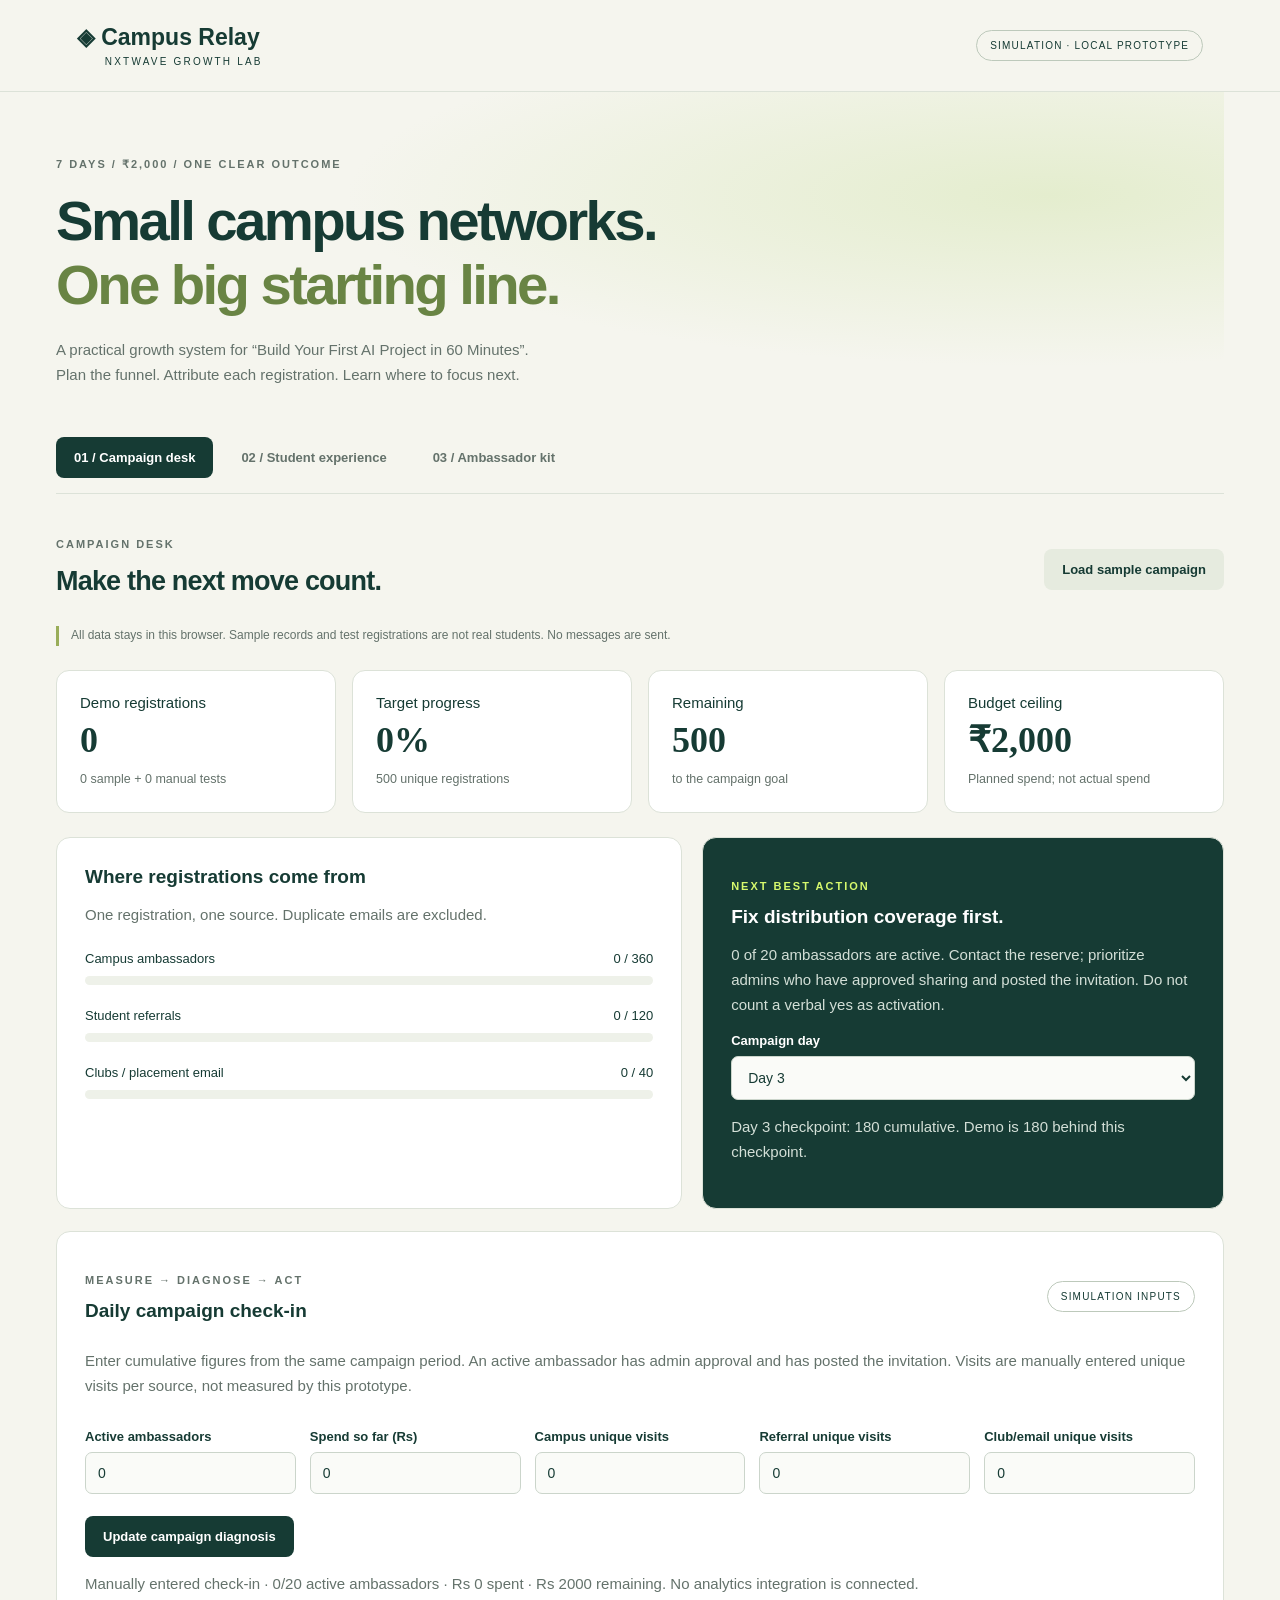
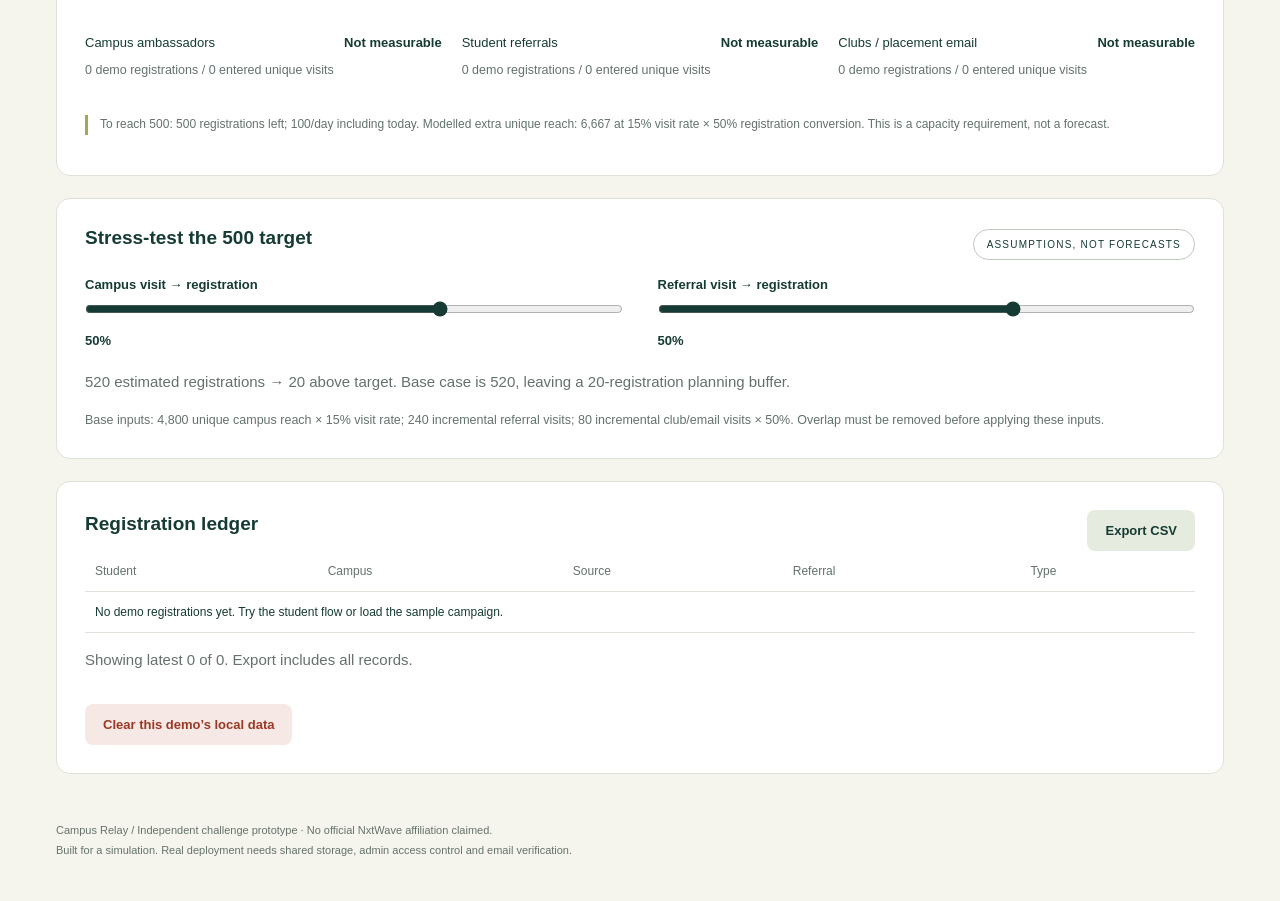
==== public/downloads/Campus-Relay-Portable.html @ 842a8bc5 "Strengthen growth assumptions and add campaign decision checks" ====
<!doctype html><html lang="en"><head><meta charset="UTF-8"><meta name="viewport" content="width=device-width,initial-scale=1"><title>Campus Relay • Growth Lab</title><style>:root{--ink:#163b34;--muted:#64726b;--paper:#f5f5ee;--line:#dce2d8;--green:#d7f96d}*{box-sizing:border-box}body{margin:0;background:var(--paper);color:var(--ink);font:15px 'DM Sans',Arial,sans-serif}header{display:flex;justify-content:space-between;align-items:center;padding:24px 6%;border-bottom:1px solid var(--line)}.brand{font:800 23px Manrope,Arial;color:var(--ink);text-decoration:none}.brand span{display:block;font:10px 'DM Sans',Arial;letter-spacing:2.2px;margin:5px 0 0 28px}.badge{font-size:10px;letter-spacing:1.2px;border:1px solid #bdc9bb;border-radius:30px;padding:9px 13px;white-space:nowrap}main{max-width:1240px;margin:auto;padding:0 36px}.intro{padding:52px 0 34px;background:radial-gradient(ellipse at 85% 30%,#e4edce,transparent 50%)}.eyebrow{font-size:11px;letter-spacing:2px;font-weight:700}h1{font:800 clamp(34px,4.4vw,60px)/1.13 Manrope,Arial;letter-spacing:-2.6px;margin:16px 0 22px}h1 em{font-style:normal;color:#698444}p{line-height:1.65;color:var(--muted)}nav{display:flex;gap:10px;border-bottom:1px solid var(--line);margin-bottom:30px;padding-bottom:15px}button{border:0;background:var(--ink);color:white;border-radius:8px;padding:13px 18px;font:600 13px 'DM Sans',Arial;cursor:pointer}button:hover{filter:brightness(1.13)}button:focus-visible,a:focus-visible{outline:3px solid #91aa43;outline-offset:3px}nav button{background:transparent;color:var(--muted)}nav .active{background:var(--ink);color:white}.section-title{display:flex;align-items:center;justify-content:space-between;gap:16px}h2{font:800 27px/1.3 Manrope,Arial;letter-spacing:-.8px;margin:8px 0 15px}h3{font:700 19px Manrope,Arial;margin:0 0 12px}.secondary{background:#e6ebdf;color:var(--ink)}.notice{font-size:12px;border-left:3px solid #99ad59;padding-left:12px}.metrics{display:grid;grid-template-columns:repeat(4,1fr);gap:16px;margin:24px 0}.metric{background:white;border:1px solid var(--line);border-radius:13px;padding:23px}.metric strong{display:block;font:800 36px Manrope;margin:8px 0}.metric small{color:var(--muted)}.grid{display:grid;grid-template-columns:1.2fr 1fr;gap:20px}article{background:white;border:1px solid var(--line);padding:28px;border-radius:14px;margin-bottom:22px}.dark{background:var(--ink);color:white}.dark p,.dark small{color:#d3dfd7}.dark .eyebrow{color:var(--green)}.dark li{margin-bottom:17px;line-height:1.6}.bar-row{margin:23px 0}.bar-label{display:flex;justify-content:space-between;margin-bottom:10px;font-size:13px}.track{height:9px;background:#eef1e9;border-radius:6px;overflow:hidden}.fill{height:100%;background:#9bbf49;border-radius:6px}.sliders{display:grid;grid-template-columns:1fr 1fr;gap:35px}.table-wrap{overflow:auto}table{width:100%;border-collapse:collapse;text-align:left;font-size:12px}th,td{padding:13px 10px;border-bottom:1px solid var(--line)}th{color:var(--muted);font-weight:500}label{display:block;font-size:13px;font-weight:600;margin:16px 0 7px}input,select,textarea{display:block;width:100%;padding:12px;border:1px solid #cbd5cb;background:#fafbf8;border-radius:7px;font:14px 'DM Sans',Arial;color:var(--ink);margin:8px 0 15px}input[type=range]{padding:0;accent-color:var(--ink)}input[type=checkbox]{width:auto;margin:3px 0}.check{display:flex;gap:10px;font-weight:400;line-height:1.5}.danger{background:#f6e9e5;color:#9b3823;margin-top:16px}small{line-height:1.6;color:var(--muted)}footer{padding:24px 0 40px;color:var(--muted);font-size:11px;line-height:1.9}.timeline{padding-left:22px}.timeline li{padding:0 0 20px 10px;color:var(--muted);line-height:1.5}.timeline strong{display:block;color:var(--ink);margin-bottom:5px}#status{padding-top:15px;font-weight:600}#success{border-top:1px solid var(--line);margin-top:20px;padding-top:20px}[hidden]{display:none!important}@media(max-width:700px){header{padding:20px}.badge{white-space:normal;font-size:9px}main{padding:0 18px}.intro{padding-top:30px}h1{letter-spacing:-1.5px}.grid,.sliders{grid-template-columns:1fr}.metrics{grid-template-columns:1fr 1fr}.metric{padding:16px}.metric strong{font-size:28px}nav{gap:1px}nav button{padding:10px;font-size:11px}article{padding:21px}.section-title{align-items:flex-start;flex-wrap:wrap}}

.ops-fields{display:grid;grid-template-columns:repeat(5,1fr);gap:14px}.conversion-grid{display:grid;grid-template-columns:repeat(3,1fr);gap:20px}@media(max-width:800px){.ops-fields{grid-template-columns:1fr 1fr}.conversion-grid{grid-template-columns:1fr}}
</style></head><body>
<header><a class="brand" href="#">◈ Campus Relay<span>NXTWAVE GROWTH LAB</span></a><div class="badge">SIMULATION · LOCAL PROTOTYPE</div></header>
<main><div class="intro"><p class="eyebrow">7 DAYS / ₹2,000 / ONE CLEAR OUTCOME</p><h1>Small campus networks.<br><em>One big starting line.</em></h1><p>A practical growth system for “Build Your First AI Project in 60 Minutes”.<br>Plan the funnel. Attribute each registration. Learn where to focus next.</p></div>
<nav aria-label="Views"><button data-view="dashboard" class="active">01 / Campaign desk</button><button data-view="register">02 / Student experience</button><button data-view="toolkit">03 / Ambassador kit</button></nav>
<section id="dashboard"><div class="section-title"><div><p class="eyebrow">CAMPAIGN DESK</p><h2>Make the next move count.</h2></div><button id="seed" class="secondary">Load sample campaign</button></div><p class="notice">All data stays in this browser. Sample records and test registrations are not real students. No messages are sent.</p><div class="metrics" id="metrics"></div><div class="grid"><article><h3>Where registrations come from</h3><p>One registration, one source. Duplicate emails are excluded.</p><div id="channels"></div></article><article class="dark"><p class="eyebrow">NEXT BEST ACTION</p><h3 id="actionTitle"></h3><p id="action"></p><label for="day">Campaign day</label><select id="day"><option value="1">Day 1</option><option value="2">Day 2</option><option value="3" selected>Day 3</option><option value="4">Day 4</option><option value="5">Day 5</option><option value="6">Day 6</option><option value="7">Day 7</option></select><p id="pace"></p></article></div><article id="operations"><div class="section-title"><div><p class="eyebrow">MEASURE → DIAGNOSE → ACT</p><h3>Daily campaign check-in</h3></div><span class="badge">SIMULATION INPUTS</span></div><p>Enter cumulative figures from the same campaign period. An active ambassador has admin approval and has posted the invitation. Visits are manually entered unique visits per source, not measured by this prototype.</p><form id="opsForm"><div class="ops-fields"><label>Active ambassadors<input id="opsActive" type="number" min="0" max="20" step="1" value="0" required></label><label>Spend so far (Rs)<input id="opsSpend" type="number" min="0" max="2000" step="1" value="0" required></label><label>Campus unique visits<input id="opscampus" type="number" min="0" step="1" value="0" required></label><label>Referral unique visits<input id="opsreferral" type="number" min="0" step="1" value="0" required></label><label>Club/email unique visits<input id="opsclub" type="number" min="0" step="1" value="0" required></label></div><button type="submit">Update campaign diagnosis</button><p id="opsStatus" role="status" aria-live="polite"></p></form><p id="opsSummary"></p><div id="conversionRows" class="conversion-grid"></div><p id="recovery" class="notice"></p></article><article><div class="section-title"><h3>Stress-test the 500 target</h3><span class="badge">ASSUMPTIONS, NOT FORECASTS</span></div><div class="sliders"><label>Campus visit → registration <input id="campusRate" type="range" min="10" max="70" value="50"><output id="campusOut"></output></label><label>Referral visit → registration <input id="refRate" type="range" min="10" max="70" value="50"><output id="refOut"></output></label></div><p id="forecast"></p><small>Base inputs: 4,800 unique campus reach × 15% visit rate; 240 incremental referral visits; 80 incremental club/email visits × 50%. Overlap must be removed before applying these inputs.</small></article><article><div class="section-title"><h3>Registration ledger</h3><button id="export" class="secondary">Export CSV</button></div><div class="table-wrap"><table><thead><tr><th>Student</th><th>Campus</th><th>Source</th><th>Referral</th><th>Type</th></tr></thead><tbody id="ledger"></tbody></table></div><p id="ledgerNote"></p><button id="reset" class="danger">Clear this demo’s local data</button><div id="resetConfirm" hidden><p>Delete only Campus Relay sample and test records from this browser?</p><button id="confirmReset">Yes, clear records</button><button id="cancelReset" class="secondary">Cancel</button></div></article></section>
<section id="register" hidden><div class="grid"><article class="dark"><p class="eyebrow">FREE ONLINE WORKSHOP · PROPOSED CONCEPT</p><h2>Build something you<br>can explain in an interview.</h2><p>Build Your First AI Project in 60 Minutes</p><ul><li>Start with a guided AI study-planner template.</li><li>Customize it for a real student problem.</li><li>Leave with a demo and a README outline.</li></ul><p>For final-year engineering students with basic computer skills. Bring a laptop and internet. No prior AI experience assumed.</p><small>Project, platform and prerequisites need host validation. Workshop date and time are not yet announced. This prototype does not reserve a real seat.</small></article><article><p class="eyebrow">TRY THE REGISTRATION FLOW</p><h2>Your first project starts here.</h2><form id="form"><label>Name<input name="name" required maxlength="60" placeholder="Demo Student"></label><label>Email<input name="email" type="email" required maxlength="120" placeholder="student@example.com"></label><label>College<input name="college" required maxlength="100" placeholder="Example Engineering College"></label><label>Study year<select name="year" required><option value="">Select study year</option><option value="final">Final-year engineering</option><option value="other">Other</option></select></label><label>Source<select name="source" id="source"><option value="campus">Campus WhatsApp / ambassador</option><option value="referral">Student referral</option><option value="club">Club / placement email</option></select></label><label>Referral code (optional)<input name="ref" id="ref" maxlength="20" placeholder="CAMPUS01"></label><label class="check"><input type="checkbox" name="consent" required> I understand this is a local demo. Use fictional details; data stays in this browser until cleared.</label><button type="submit">Create demo registration ↗</button></form><div id="status" role="status" aria-live="polite"></div><div id="success" hidden><h3>You’re in the demo.</h3><p>No real workshop seat or reminder has been created.</p><label>Your referral link<input id="personalLink" readonly></label><button id="copyPersonal" class="secondary">Copy referral link</button><p>Open this link in the same browser profile to test a second student. Localhost links cannot be shared with remote students.</p></div></article></div></section>
<section id="toolkit" hidden><div class="section-title"><div><p class="eyebrow">AMBASSADOR KIT</p><h2>Make the invitation useful.</h2></div><span class="badge">DRAFT ONLY · NOTHING SENT</span></div><div class="grid"><article><h3>Build a tracked invitation</h3><label for="code">Ambassador code (3–20 letters or digits)</label><input id="code" value="CAMPUS01" maxlength="20"><label for="kitSource">Channel</label><select id="kitSource"><option value="campus">Campus WhatsApp</option><option value="club">Club / placement email</option></select><button id="generate">Generate draft</button><p id="kitStatus" role="status"></p><label for="invite">Message draft</label><textarea id="invite" rows="9" readonly></textarea><button id="copyInvite" class="secondary">Copy draft</button></article><article><h3>The 7-day operating rhythm</h3><ol class="timeline"><li><strong>Day 1 · Validate</strong>Interview 5 students; approach 60 campus contacts plus 10 reserves. Confirm host details.</li><li><strong>Day 2 · Activate</strong>Secure 20 opt-in ambassadors; run two message variants.</li><li><strong>Day 3 · Inspect</strong>Target 180 cumulative signups. Fix low conversion before expanding.</li><li><strong>Days 4–5 · Amplify</strong>Repeat winning copy in permitted groups; activate referrals.</li><li><strong>Day 6 · Recover</strong>Target 440. Ask approved backup clubs to close the measured gap.</li><li><strong>Day 7 · Close</strong>Target 500. Send opted-in reminders; audit duplicate registrations.</li></ol><p>Never scrape student numbers, spam groups, fabricate urgency or promise jobs. No incentive for raw signups.</p></article></div></section>
<footer>Campus Relay / Independent challenge prototype · No official NxtWave affiliation claimed.<br>Built for a simulation. Real deployment needs shared storage, admin access control and email verification.</footer></main><script>const KEY='campus-relay-portable-v1';
const channels={campus:{label:'Campus ambassadors',target:360},referral:{label:'Student referrals',target:120},club:{label:'Clubs / placement email',target:40}};
let records=[];try{records=JSON.parse(localStorage.getItem(KEY)||'[]');if(!Array.isArray(records))records=[];}catch{records=[];}
const $=id=>document.getElementById(id),escapeHTML=v=>String(v).replace(/[&<>"']/g,c=>({'&':'&amp;','<':'&lt;','>':'&gt;','"':'&quot;',"'":'&#39;'}[c]));
function save(){localStorage.setItem(KEY,JSON.stringify(records));render();}
function show(view){for(const s of ['dashboard','register','toolkit'])$(s).hidden=s!==view;document.querySelectorAll('nav button').forEach(b=>b.classList.toggle('active',b.dataset.view===view));}
document.querySelectorAll('nav button').forEach(b=>b.onclick=()=>show(b.dataset.view));
function render(){let total=records.length,samples=records.filter(r=>r.sample).length;const day=+$('day').value,targets=[40,100,180,280,370,440,500],target=targets[day-1];$('metrics').innerHTML=[['Demo registrations',total,`${samples} sample + ${total-samples} manual tests`],['Target progress',Math.round(total/500*100)+'%','500 unique registrations'],['Remaining',Math.max(0,500-total),'to the campaign goal'],['Budget ceiling','₹2,000','Planned spend; not actual spend']].map(([l,n,s])=>`<div class="metric">${l}<strong>${n}</strong><small>${s}</small></div>`).join('');$('channels').innerHTML=Object.entries(channels).map(([key,c])=>{const n=records.filter(r=>r.source===key).length;return `<div class="bar-row"><div class="bar-label"><span>${c.label}</span><span>${n} / ${c.target}</span></div><div class="track"><div class="fill" style="width:${Math.min(100,n/c.target*100)}%"></div></div></div>`}).join('');$('actionTitle').textContent=total>=500?'Goal reached in the demo':total<target?'Close the gap before scaling.':'Keep the strongest channel moving.';$('action').textContent=total<target?'Check ambassador activation first. If fewer than 12 are active by Day 3, recruit from the 10-contact reserve. If visits convert below 35%, test clearer project proof and simplify the form.':'Ask active ambassadors for one permitted follow-up, then inspect unique referral registrations. Do not reward duplicate signups.';$('pace').textContent=`Day ${day} checkpoint: ${target} cumulative. Demo is ${Math.abs(total-target)} ${total<target?'behind':'ahead of'} this checkpoint.`;$('ledger').innerHTML=records.slice(-12).reverse().map(r=>`<tr><td>${escapeHTML(r.name)}</td><td>${escapeHTML(r.college)}</td><td>${escapeHTML(channels[r.source]?.label||r.source)}</td><td>${escapeHTML(r.ref||'Direct')}</td><td>${r.sample?'Sample':'Manual test'}</td></tr>`).join('')||'<tr><td colspan="5">No demo registrations yet. Try the student flow or load the sample campaign.</td></tr>';$('ledgerNote').textContent=`Showing latest ${Math.min(12,total)} of ${total}. Export includes all records.`;}
$('day').onchange=render;
$('seed').onclick=()=>{if(records.some(r=>r.sample)){alert('Sample campaign already loaded. Clear demo data to restart.');return;}for(let i=0;i<180;i++)records.push({name:`Sample student ${i+1}`,email:`sample${i+1}@example.invalid`,college:`Demo Campus ${i%20+1}`,source:i<130?'campus':i<165?'referral':'club',ref:i<130?`CAMPUS${String(i%20+1).padStart(2,'0')}`:'',code:`S${String(i+1).padStart(5,'0')}`,sample:true,created:new Date().toISOString()});save();};
function forecast(){const a=+$('campusRate').value,b=+$('refRate').value,n=Math.round(720*a/100+240*b/100+40);$('campusOut').textContent=a+'%';$('refOut').textContent=b+'%';$('forecast').textContent=`${n} estimated registrations → ${n>=500?`${n-500} above`:`${500-n} below`} target. Base case is 520, leaving a 20-registration planning buffer.`;}
$('campusRate').oninput=forecast;$('refRate').oninput=forecast;
function link(source,ref){const u=new URL(location.href);u.search='';u.hash='';u.searchParams.set('source',source);u.searchParams.set('ref',ref);return u.href;}
$('form').onsubmit=e=>{e.preventDefault();const d=new FormData(e.target),email=String(d.get('email')).trim().toLowerCase(),name=String(d.get('name')).trim(),college=String(d.get('college')).trim(),ref=String(d.get('ref')).trim().toUpperCase();$('success').hidden=true;if(!name||!college){$('status').textContent='Please enter a name and college.';return;}if(d.get('year')!=='final'){$('status').textContent='This campaign counts only final-year engineering students.';return;}if(records.some(r=>r.email===email)){$('status').textContent='This email is already registered in this browser. No duplicate counted.';return;}if(ref&&!/^[A-Z0-9]{3,20}$/.test(ref)){$('status').textContent='Use a referral code with 3–20 letters or digits.';return;}const source=d.get('source');if(source==='referral'&&(!ref||!records.some(r=>r.code===ref))){$('status').textContent='Student referral codes must belong to an existing registration in this browser.';return;}const code='R'+crypto.randomUUID().replace(/-/g,'').slice(0,10).toUpperCase();records.push({name,email,college,source,ref,code,sample:false,created:new Date().toISOString()});try{save();$('status').textContent='Demo registration saved successfully.';$('personalLink').value=link('referral',code);$('success').hidden=false;e.target.reset();}catch{records.pop();$('status').textContent='Browser storage is unavailable. Registration was not saved.';}};
async function copy(value,id){try{await navigator.clipboard.writeText(value);$(id).textContent='Copied';}catch{$(id).textContent='Select the text and copy manually';}}
$('copyPersonal').onclick=()=>copy($('personalLink').value,'copyPersonal');
$('generate').onclick=()=>{const code=$('code').value.trim().toUpperCase();if(!/^[A-Z0-9]{3,20}$/.test(code)){$('kitStatus').textContent='Use 3–20 letters or digits.';return;}$('kitStatus').textContent='Draft ready. Confirm workshop details before any real distribution.';$('invite').value=`Final-year engineering students: want a first AI project you can explain in an interview?\n\nProposed free workshop: Build Your First AI Project in 60 Minutes. Follow a guided AI study-planner template and personalize it. Bring a laptop and internet; no prior AI experience assumed.\n\nDate/time: to be confirmed by the host.\nTry the registration demo: ${link($('kitSource').value,code)}\n\nSIMULATION: no real seat booking. This local link works only on this computer. Share only in groups where the admin has agreed.`;};
$('copyInvite').onclick=()=>copy($('invite').value,'copyInvite');
function csvCell(v){let s=String(v??'');if(/^[=+@\-\t\r]/.test(s))s="'"+s;return '"'+s.replace(/"/g,'""')+'"';}
$('export').onclick=()=>{const fields=['name','email','college','source','ref','code','sample','created'];const csv=[fields.join(','),...records.map(r=>fields.map(f=>csvCell(r[f])).join(','))].join('\r\n');const a=document.createElement('a');a.href=URL.createObjectURL(new Blob(['\ufeff'+csv],{type:'text/csv;charset=utf-8'}));a.download='campus-relay-demo.csv';a.click();setTimeout(()=>URL.revokeObjectURL(a.href),1000);};
$('reset').onclick=()=>$('resetConfirm').hidden=false;$('cancelReset').onclick=()=>$('resetConfirm').hidden=true;$('confirmReset').onclick=()=>{records=[];save();$('resetConfirm').hidden=true;$('success').hidden=true;$('status').textContent='Demo records cleared.';};
const params=new URLSearchParams(location.search);if(channels[params.get('source')]){$('source').value=params.get('source');$('ref').value=params.get('ref')||'';show('register');}
render();forecast();$('generate').click();
</script><script>(function () {
  'use strict';
  const checkpoints = [40, 100, 180, 280, 370, 440, 500];
  function assess(input) {
    const day = Number(input.day), total = Number(input.total);
    const remaining = Math.max(0, 500 - total), days = 8 - day;
    const rates = Object.fromEntries(['campus', 'referral', 'club'].map(k => [k,
      input.visits[k] > 0 && input.visits[k] >= input.counts[k] ? input.counts[k] / input.visits[k] : null]));
    const result = {remaining, checkpoint: checkpoints[day - 1], daily: Math.ceil(remaining / days),
      extraReach: Math.ceil(remaining / (0.15 * 0.5)), rates, budgetLeft: 2000 - input.spend};
    if (total >= 500) return {...result, title: 'Audit the goal before celebrating.', action: 'Check unique eligible registrations and source attribution. Attendance is a separate downstream metric.'};
    if (input.spend >= 2000) return {...result, title: 'Budget limit reached.', action: 'Stop new spending. Use approved organic follow-ups and inspect conversion; the contingency is already included in the Rs 2,000 cap.'};
    if (day >= 3 && input.active < 12) return {...result, title: 'Fix distribution coverage first.', action: `${input.active} of 20 ambassadors are active. Contact the reserve; prioritize admins who have approved sharing and posted the invitation. Do not count a verbal yes as activation.`};
    if (Object.values(rates).some(v => v === null)) return {...result, title: 'Complete the measurement before deciding.', action: 'Enter cumulative unique visits for every channel with activity. Missing visits or visits below registrations cannot support a conversion claim.'};
    const low = Object.entries(rates).filter(([,v]) => v < 0.35).sort((a,b)=>a[1]-b[1]);
    if (low.length) return {...result, title: 'Fix the weakest conversion path.', action: `${low[0][0]} converts at ${(low[0][1]*100).toFixed(1)}%. Check project proof, date/time clarity and form friction. Test revised copy before adding more reach; rates below 35% are a diagnostic trigger, not a universal benchmark.`};
    if (day >= 6 && total < checkpoints[day-1]) return {...result, title: 'Quantify the recovery before expanding.', action: `Need ${remaining} more registrations, or ${result.daily} per day including today. At the planning rates of 15% visits and 50% conversion, that needs about ${result.extraReach.toLocaleString()} additional unique people reached. Check access with backup clubs; if unavailable, report the miss.`};
    return {...result, title: 'Keep the best invitation moving.', action: 'Use one permitted reminder and invite two suitable friends per sharer. Keep audiences incremental and preserve first successful registration attribution.'};
  }
  if (typeof module !== 'undefined' && module.exports) module.exports = {assess};
  if (typeof document === 'undefined') return;
  const key = KEY + '-operations';
  let state = {active: 0, spend: 0, visits: {campus: 0, referral: 0, club: 0}, sample: false};
  try {
    const saved=JSON.parse(localStorage.getItem(key));
    if(saved && Number.isInteger(saved.active) && saved.active>=0 && saved.active<=20 &&
       Number.isFinite(saved.spend) && saved.spend>=0 && saved.spend<=2000 &&
       ['campus','referral','club'].every(k=>Number.isInteger(saved.visits?.[k])&&saved.visits[k]>=0)) state=saved;
  } catch {}
  function populate() {
    $('opsActive').value=state.active; $('opsSpend').value=state.spend;
    for(const k of ['campus','referral','club']) $('ops'+k).value=state.visits[k];
  }
  function update() {
    const counts=Object.fromEntries(['campus','referral','club'].map(k=>[k,records.filter(r=>r.source===k).length]));
    const answer=assess({day:+$('day').value,total:records.length,counts,...state});
    $('actionTitle').textContent=answer.title; $('action').textContent=answer.action;
    $('opsSummary').textContent=`${state.sample?'Sample check-in':'Manually entered check-in'} · ${state.active}/20 active ambassadors · Rs ${state.spend} spent · Rs ${answer.budgetLeft} remaining. No analytics integration is connected.`;
    $('conversionRows').innerHTML=Object.entries(answer.rates).map(([k,v])=>`<div class="bar-row"><div class="bar-label"><span>${channels[k].label}</span><strong>${v===null?'Not measurable':(v*100).toFixed(1)+'%'}</strong></div><small>${counts[k]} demo registrations / ${state.visits[k]} entered unique visits</small></div>`).join('');
    $('recovery').textContent=`To reach 500: ${answer.remaining} registrations left; ${answer.daily}/day including today. Modelled extra unique reach: ${answer.extraReach.toLocaleString()} at 15% visit rate × 50% registration conversion. This is a capacity requirement, not a forecast.`;
  }
  const baseRender=render;
  render=function(){baseRender();update();};
  $('day').onchange=render;
  $('opsForm').onsubmit=e=>{
    e.preventDefault();
    const next={active:+$('opsActive').value,spend:+$('opsSpend').value,visits:{},sample:false};
    if(!Number.isInteger(next.active)||next.active<0||next.active>20||!Number.isFinite(next.spend)||next.spend<0||next.spend>2000){$('opsStatus').textContent='Use 0–20 active ambassadors and spend from Rs 0 to Rs 2,000.';return;}
    for(const k of ['campus','referral','club']) {
      const n=+$('ops'+k).value, count=records.filter(r=>r.source===k).length;
      if(!Number.isInteger(n)||n<0||n<count){$('opsStatus').textContent=`${channels[k].label}: visits must be a whole number at least as large as its ${count} registrations.`;return;}
      next.visits[k]=n;
    }
    try{localStorage.setItem(key,JSON.stringify(next));state=next;render();$('opsStatus').textContent='Campaign check-in saved. Recommendation updated.';}catch{$('opsStatus').textContent='Storage unavailable; check-in was not saved.';}
  };
  const seed=$('seed').onclick;
  $('seed').onclick=()=>{const already=records.some(r=>r.sample);seed();if(!already){state={active:12,spend:350,visits:{campus:300,referral:85,club:35},sample:true};try{localStorage.setItem(key,JSON.stringify(state));}catch{}populate();render();}};
  const reset=$('confirmReset').onclick;
  $('confirmReset').onclick=()=>{reset();state={active:0,spend:0,visits:{campus:0,referral:0,club:0},sample:false};localStorage.removeItem(key);populate();render();$('opsStatus').textContent='Campaign check-in cleared.';};
  populate();update();
})();
</script></body></html>
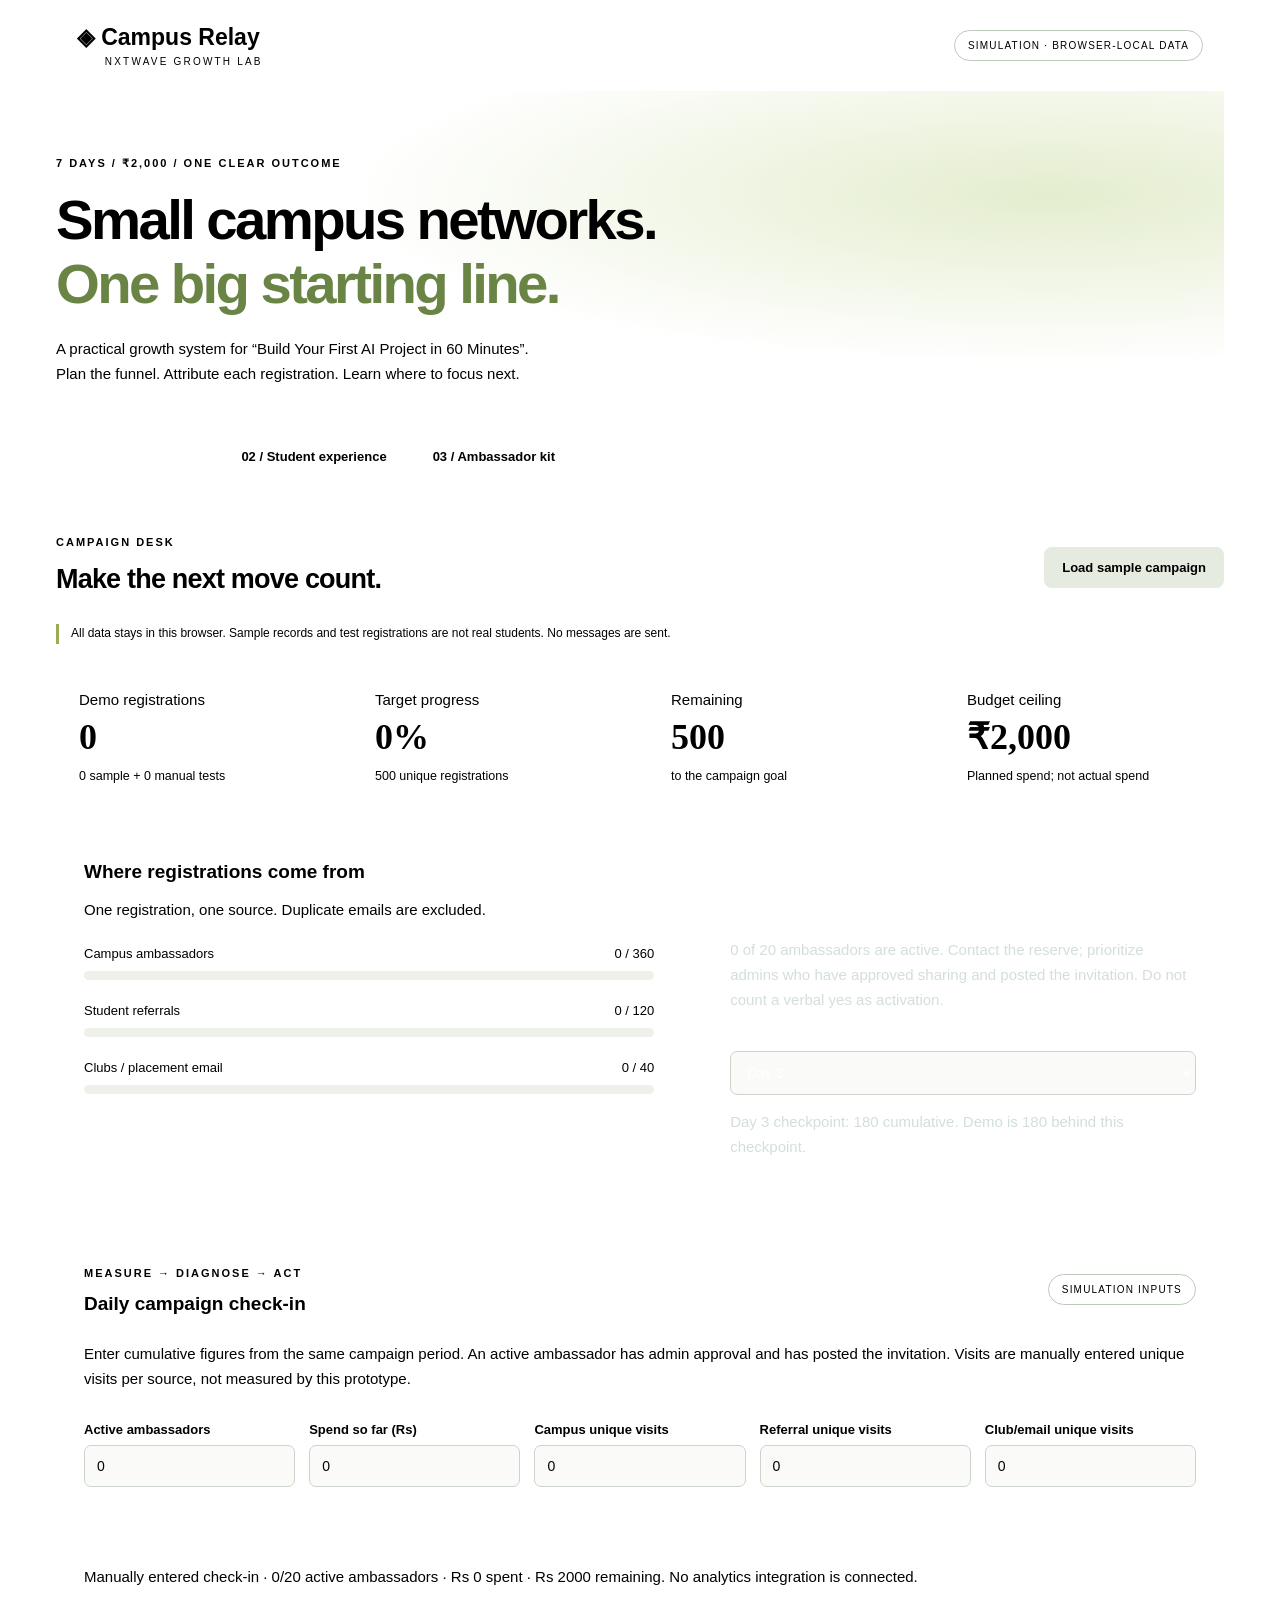
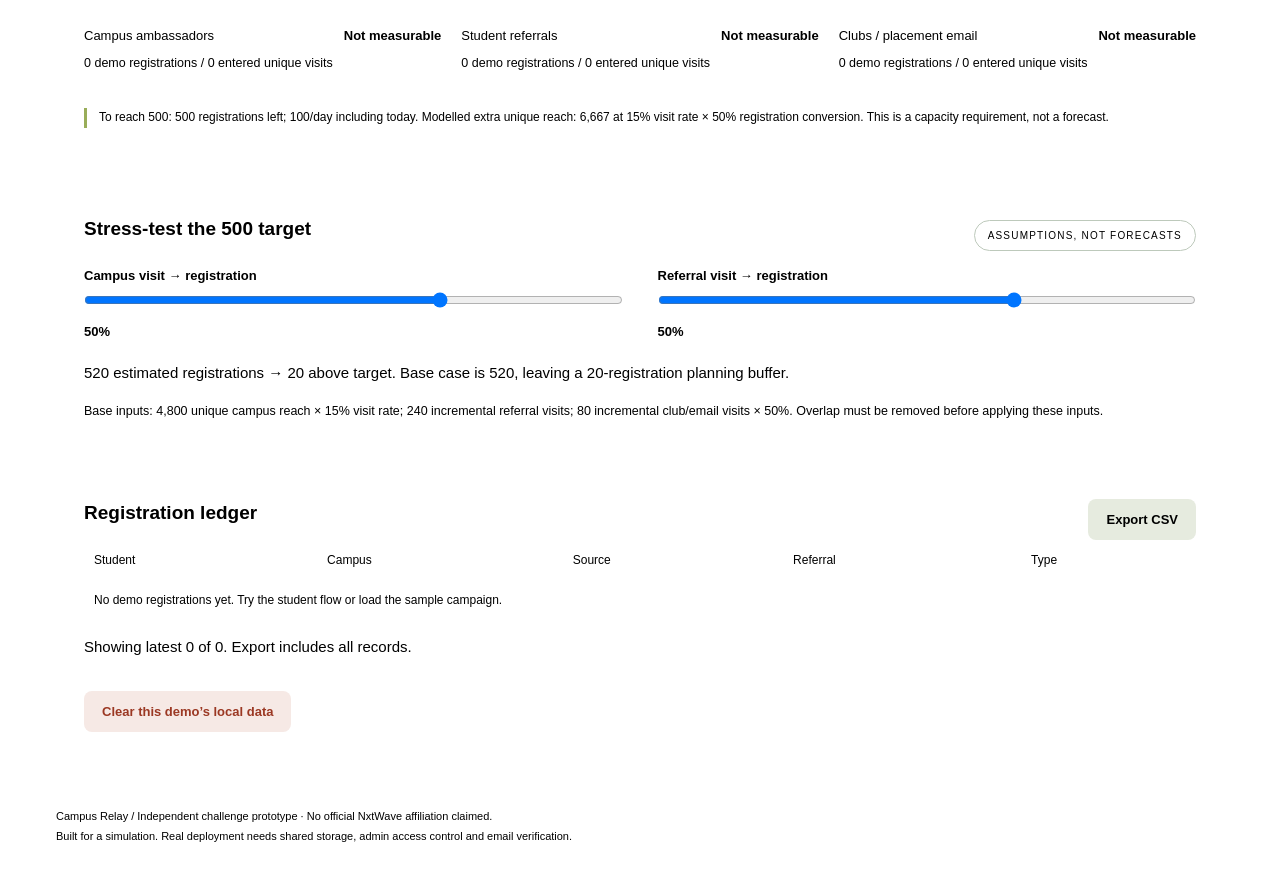
==== commit eb347f66: "Harden registration storage and verify campaign workflows" ====
--- a/public/downloads/Campus-Relay-Portable.html
+++ b/public/downloads/Campus-Relay-Portable.html
@@ -1,36 +1,175 @@
-<!doctype html><html lang="en"><head><meta charset="UTF-8"><meta name="viewport" content="width=device-width,initial-scale=1"><title>Campus Relay • Growth Lab</title><style>:root{--ink:#163b34;--muted:#64726b;--paper:#f5f5ee;--line:#dce2d8;--green:#d7f96d}*{box-sizing:border-box}body{margin:0;background:var(--paper);color:var(--ink);font:15px 'DM Sans',Arial,sans-serif}header{display:flex;justify-content:space-between;align-items:center;padding:24px 6%;border-bottom:1px solid var(--line)}.brand{font:800 23px Manrope,Arial;color:var(--ink);text-decoration:none}.brand span{display:block;font:10px 'DM Sans',Arial;letter-spacing:2.2px;margin:5px 0 0 28px}.badge{font-size:10px;letter-spacing:1.2px;border:1px solid #bdc9bb;border-radius:30px;padding:9px 13px;white-space:nowrap}main{max-width:1240px;margin:auto;padding:0 36px}.intro{padding:52px 0 34px;background:radial-gradient(ellipse at 85% 30%,#e4edce,transparent 50%)}.eyebrow{font-size:11px;letter-spacing:2px;font-weight:700}h1{font:800 clamp(34px,4.4vw,60px)/1.13 Manrope,Arial;letter-spacing:-2.6px;margin:16px 0 22px}h1 em{font-style:normal;color:#698444}p{line-height:1.65;color:var(--muted)}nav{display:flex;gap:10px;border-bottom:1px solid var(--line);margin-bottom:30px;padding-bottom:15px}button{border:0;background:var(--ink);color:white;border-radius:8px;padding:13px 18px;font:600 13px 'DM Sans',Arial;cursor:pointer}button:hover{filter:brightness(1.13)}button:focus-visible,a:focus-visible{outline:3px solid #91aa43;outline-offset:3px}nav button{background:transparent;color:var(--muted)}nav .active{background:var(--ink);color:white}.section-title{display:flex;align-items:center;justify-content:space-between;gap:16px}h2{font:800 27px/1.3 Manrope,Arial;letter-spacing:-.8px;margin:8px 0 15px}h3{font:700 19px Manrope,Arial;margin:0 0 12px}.secondary{background:#e6ebdf;color:var(--ink)}.notice{font-size:12px;border-left:3px solid #99ad59;padding-left:12px}.metrics{display:grid;grid-template-columns:repeat(4,1fr);gap:16px;margin:24px 0}.metric{background:white;border:1px solid var(--line);border-radius:13px;padding:23px}.metric strong{display:block;font:800 36px Manrope;margin:8px 0}.metric small{color:var(--muted)}.grid{display:grid;grid-template-columns:1.2fr 1fr;gap:20px}article{background:white;border:1px solid var(--line);padding:28px;border-radius:14px;margin-bottom:22px}.dark{background:var(--ink);color:white}.dark p,.dark small{color:#d3dfd7}.dark .eyebrow{color:var(--green)}.dark li{margin-bottom:17px;line-height:1.6}.bar-row{margin:23px 0}.bar-label{display:flex;justify-content:space-between;margin-bottom:10px;font-size:13px}.track{height:9px;background:#eef1e9;border-radius:6px;overflow:hidden}.fill{height:100%;background:#9bbf49;border-radius:6px}.sliders{display:grid;grid-template-columns:1fr 1fr;gap:35px}.table-wrap{overflow:auto}table{width:100%;border-collapse:collapse;text-align:left;font-size:12px}th,td{padding:13px 10px;border-bottom:1px solid var(--line)}th{color:var(--muted);font-weight:500}label{display:block;font-size:13px;font-weight:600;margin:16px 0 7px}input,select,textarea{display:block;width:100%;padding:12px;border:1px solid #cbd5cb;background:#fafbf8;border-radius:7px;font:14px 'DM Sans',Arial;color:var(--ink);margin:8px 0 15px}input[type=range]{padding:0;accent-color:var(--ink)}input[type=checkbox]{width:auto;margin:3px 0}.check{display:flex;gap:10px;font-weight:400;line-height:1.5}.danger{background:#f6e9e5;color:#9b3823;margin-top:16px}small{line-height:1.6;color:var(--muted)}footer{padding:24px 0 40px;color:var(--muted);font-size:11px;line-height:1.9}.timeline{padding-left:22px}.timeline li{padding:0 0 20px 10px;color:var(--muted);line-height:1.5}.timeline strong{display:block;color:var(--ink);margin-bottom:5px}#status{padding-top:15px;font-weight:600}#success{border-top:1px solid var(--line);margin-top:20px;padding-top:20px}[hidden]{display:none!important}@media(max-width:700px){header{padding:20px}.badge{white-space:normal;font-size:9px}main{padding:0 18px}.intro{padding-top:30px}h1{letter-spacing:-1.5px}.grid,.sliders{grid-template-columns:1fr}.metrics{grid-template-columns:1fr 1fr}.metric{padding:16px}.metric strong{font-size:28px}nav{gap:1px}nav button{padding:10px;font-size:11px}article{padding:21px}.section-title{align-items:flex-start;flex-wrap:wrap}}
+<!doctype html><html lang="en"><head><meta charset="UTF-8"><meta name="viewport" content="width=device-width,initial-scale=1"><meta name="description" content="Campus Relay: a working referral tracker and campaign decision tool for a seven-day student acquisition simulation."><title>Campus Relay • Growth Lab</title><style>500;600;700&family=Manrope:wght@400;600;700;800&display=swap');
+:root{--ink:#163b34;--muted:#64726b;--paper:#f5f5ee;--line:#dce2d8;--green:#d7f96d}*{box-sizing:border-box}body{margin:0;background:var(--paper);color:var(--ink);font:15px 'DM Sans',Arial,sans-serif}header{display:flex;justify-content:space-between;align-items:center;padding:24px 6%;border-bottom:1px solid var(--line)}.brand{font:800 23px Manrope,Arial;color:var(--ink);text-decoration:none}.brand span{display:block;font:10px 'DM Sans',Arial;letter-spacing:2.2px;margin:5px 0 0 28px}.badge{font-size:10px;letter-spacing:1.2px;border:1px solid #bdc9bb;border-radius:30px;padding:9px 13px;white-space:nowrap}main{max-width:1240px;margin:auto;padding:0 36px}.intro{padding:52px 0 34px;background:radial-gradient(ellipse at 85% 30%,#e4edce,transparent 50%)}.eyebrow{font-size:11px;letter-spacing:2px;font-weight:700}h1{font:800 clamp(34px,4.4vw,60px)/1.13 Manrope,Arial;letter-spacing:-2.6px;margin:16px 0 22px}h1 em{font-style:normal;color:#698444}p{line-height:1.65;color:var(--muted)}nav{display:flex;gap:10px;border-bottom:1px solid var(--line);margin-bottom:30px;padding-bottom:15px}button{border:0;background:var(--ink);color:white;border-radius:8px;padding:13px 18px;font:600 13px 'DM Sans',Arial;cursor:pointer}button:hover{filter:brightness(1.13)}button:focus-visible,a:focus-visible{outline:3px solid #91aa43;outline-offset:3px}nav button{background:transparent;color:var(--muted)}nav .active{background:var(--ink);color:white}.section-title{display:flex;align-items:center;justify-content:space-between;gap:16px}h2{font:800 27px/1.3 Manrope,Arial;letter-spacing:-.8px;margin:8px 0 15px}h3{font:700 19px Manrope,Arial;margin:0 0 12px}.secondary{background:#e6ebdf;color:var(--ink)}.notice{font-size:12px;border-left:3px solid #99ad59;padding-left:12px}.metrics{display:grid;grid-template-columns:repeat(4,1fr);gap:16px;margin:24px 0}.metric{background:white;border:1px solid var(--line);border-radius:13px;padding:23px}.metric strong{display:block;font:800 36px Manrope;margin:8px 0}.metric small{color:var(--muted)}.grid{display:grid;grid-template-columns:1.2fr 1fr;gap:20px}article{background:white;border:1px solid var(--line);padding:28px;border-radius:14px;margin-bottom:22px}.dark{background:var(--ink);color:white}.dark p,.dark small{color:#d3dfd7}.dark .eyebrow{color:var(--green)}.dark li{margin-bottom:17px;line-height:1.6}.bar-row{margin:23px 0}.bar-label{display:flex;justify-content:space-between;margin-bottom:10px;font-size:13px}.track{height:9px;background:#eef1e9;border-radius:6px;overflow:hidden}.fill{height:100%;background:#9bbf49;border-radius:6px}.sliders{display:grid;grid-template-columns:1fr 1fr;gap:35px}.table-wrap{overflow:auto}table{width:100%;border-collapse:collapse;text-align:left;font-size:12px}th,td{padding:13px 10px;border-bottom:1px solid var(--line)}th{color:var(--muted);font-weight:500}label{display:block;font-size:13px;font-weight:600;margin:16px 0 7px}input,select,textarea{display:block;width:100%;padding:12px;border:1px solid #cbd5cb;background:#fafbf8;border-radius:7px;font:14px 'DM Sans',Arial;color:var(--ink);margin:8px 0 15px}input[type=range]{padding:0;accent-color:var(--ink)}input[type=checkbox]{width:auto;margin:3px 0}.check{display:flex;gap:10px;font-weight:400;line-height:1.5}.danger{background:#f6e9e5;color:#9b3823;margin-top:16px}small{line-height:1.6;color:var(--muted)}footer{padding:24px 0 40px;color:var(--muted);font-size:11px;line-height:1.9}.timeline{padding-left:22px}.timeline li{padding:0 0 20px 10px;color:var(--muted);line-height:1.5}.timeline strong{display:block;color:var(--ink);margin-bottom:5px}#status{padding-top:15px;font-weight:600}#success{border-top:1px solid var(--line);margin-top:20px;padding-top:20px}[hidden]{display:none!important}@media(max-width:700px){header{padding:20px}.badge{white-space:normal;font-size:9px}main{padding:0 18px}.intro{padding-top:30px}h1{letter-spacing:-1.5px}.grid,.sliders{grid-template-columns:1fr}.metrics{grid-template-columns:1fr 1fr}.metric{padding:16px}.metric strong{font-size:28px}nav{gap:1px}nav button{padding:10px;font-size:11px}article{padding:21px}.section-title{align-items:flex-start;flex-wrap:wrap}}
 
 .ops-fields{display:grid;grid-template-columns:repeat(5,1fr);gap:14px}.conversion-grid{display:grid;grid-template-columns:repeat(3,1fr);gap:20px}@media(max-width:800px){.ops-fields{grid-template-columns:1fr 1fr}.conversion-grid{grid-template-columns:1fr}}
+
+.downloads{display:flex;gap:12px;flex-wrap:wrap}.downloads a{background:#e6ebdf;color:#163b34;border-radius:8px;padding:13px 16px;text-decoration:none;font-weight:600;font-size:13px}.downloads a:hover{background:#d7f96d}
+
+#appStatus:empty{display:none}#appStatus:not(:empty){padding:14px 18px;background:#fff2d5;border-left:3px solid #9c6b16;border-radius:6px}
 </style></head><body>
-<header><a class="brand" href="#">◈ Campus Relay<span>NXTWAVE GROWTH LAB</span></a><div class="badge">SIMULATION · LOCAL PROTOTYPE</div></header>
-<main><div class="intro"><p class="eyebrow">7 DAYS / ₹2,000 / ONE CLEAR OUTCOME</p><h1>Small campus networks.<br><em>One big starting line.</em></h1><p>A practical growth system for “Build Your First AI Project in 60 Minutes”.<br>Plan the funnel. Attribute each registration. Learn where to focus next.</p></div>
+<header><a class="brand" href="#">◈ Campus Relay<span>NXTWAVE GROWTH LAB</span></a><div class="badge">SIMULATION · BROWSER-LOCAL DATA</div></header>
+<main><p id="appStatus" role="status" aria-live="polite"></p><div class="intro"><p class="eyebrow">7 DAYS / ₹2,000 / ONE CLEAR OUTCOME</p><h1>Small campus networks.<br><em>One big starting line.</em></h1><p>A practical growth system for “Build Your First AI Project in 60 Minutes”.<br>Plan the funnel. Attribute each registration. Learn where to focus next.</p></div>
 <nav aria-label="Views"><button data-view="dashboard" class="active">01 / Campaign desk</button><button data-view="register">02 / Student experience</button><button data-view="toolkit">03 / Ambassador kit</button></nav>
 <section id="dashboard"><div class="section-title"><div><p class="eyebrow">CAMPAIGN DESK</p><h2>Make the next move count.</h2></div><button id="seed" class="secondary">Load sample campaign</button></div><p class="notice">All data stays in this browser. Sample records and test registrations are not real students. No messages are sent.</p><div class="metrics" id="metrics"></div><div class="grid"><article><h3>Where registrations come from</h3><p>One registration, one source. Duplicate emails are excluded.</p><div id="channels"></div></article><article class="dark"><p class="eyebrow">NEXT BEST ACTION</p><h3 id="actionTitle"></h3><p id="action"></p><label for="day">Campaign day</label><select id="day"><option value="1">Day 1</option><option value="2">Day 2</option><option value="3" selected>Day 3</option><option value="4">Day 4</option><option value="5">Day 5</option><option value="6">Day 6</option><option value="7">Day 7</option></select><p id="pace"></p></article></div><article id="operations"><div class="section-title"><div><p class="eyebrow">MEASURE → DIAGNOSE → ACT</p><h3>Daily campaign check-in</h3></div><span class="badge">SIMULATION INPUTS</span></div><p>Enter cumulative figures from the same campaign period. An active ambassador has admin approval and has posted the invitation. Visits are manually entered unique visits per source, not measured by this prototype.</p><form id="opsForm"><div class="ops-fields"><label>Active ambassadors<input id="opsActive" type="number" min="0" max="20" step="1" value="0" required></label><label>Spend so far (Rs)<input id="opsSpend" type="number" min="0" max="2000" step="1" value="0" required></label><label>Campus unique visits<input id="opscampus" type="number" min="0" step="1" value="0" required></label><label>Referral unique visits<input id="opsreferral" type="number" min="0" step="1" value="0" required></label><label>Club/email unique visits<input id="opsclub" type="number" min="0" step="1" value="0" required></label></div><button type="submit">Update campaign diagnosis</button><p id="opsStatus" role="status" aria-live="polite"></p></form><p id="opsSummary"></p><div id="conversionRows" class="conversion-grid"></div><p id="recovery" class="notice"></p></article><article><div class="section-title"><h3>Stress-test the 500 target</h3><span class="badge">ASSUMPTIONS, NOT FORECASTS</span></div><div class="sliders"><label>Campus visit → registration <input id="campusRate" type="range" min="10" max="70" value="50"><output id="campusOut"></output></label><label>Referral visit → registration <input id="refRate" type="range" min="10" max="70" value="50"><output id="refOut"></output></label></div><p id="forecast"></p><small>Base inputs: 4,800 unique campus reach × 15% visit rate; 240 incremental referral visits; 80 incremental club/email visits × 50%. Overlap must be removed before applying these inputs.</small></article><article><div class="section-title"><h3>Registration ledger</h3><button id="export" class="secondary">Export CSV</button></div><div class="table-wrap"><table><thead><tr><th>Student</th><th>Campus</th><th>Source</th><th>Referral</th><th>Type</th></tr></thead><tbody id="ledger"></tbody></table></div><p id="ledgerNote"></p><button id="reset" class="danger">Clear this demo’s local data</button><div id="resetConfirm" hidden><p>Delete only Campus Relay sample and test records from this browser?</p><button id="confirmReset">Yes, clear records</button><button id="cancelReset" class="secondary">Cancel</button></div></article></section>
-<section id="register" hidden><div class="grid"><article class="dark"><p class="eyebrow">FREE ONLINE WORKSHOP · PROPOSED CONCEPT</p><h2>Build something you<br>can explain in an interview.</h2><p>Build Your First AI Project in 60 Minutes</p><ul><li>Start with a guided AI study-planner template.</li><li>Customize it for a real student problem.</li><li>Leave with a demo and a README outline.</li></ul><p>For final-year engineering students with basic computer skills. Bring a laptop and internet. No prior AI experience assumed.</p><small>Project, platform and prerequisites need host validation. Workshop date and time are not yet announced. This prototype does not reserve a real seat.</small></article><article><p class="eyebrow">TRY THE REGISTRATION FLOW</p><h2>Your first project starts here.</h2><form id="form"><label>Name<input name="name" required maxlength="60" placeholder="Demo Student"></label><label>Email<input name="email" type="email" required maxlength="120" placeholder="student@example.com"></label><label>College<input name="college" required maxlength="100" placeholder="Example Engineering College"></label><label>Study year<select name="year" required><option value="">Select study year</option><option value="final">Final-year engineering</option><option value="other">Other</option></select></label><label>Source<select name="source" id="source"><option value="campus">Campus WhatsApp / ambassador</option><option value="referral">Student referral</option><option value="club">Club / placement email</option></select></label><label>Referral code (optional)<input name="ref" id="ref" maxlength="20" placeholder="CAMPUS01"></label><label class="check"><input type="checkbox" name="consent" required> I understand this is a local demo. Use fictional details; data stays in this browser until cleared.</label><button type="submit">Create demo registration ↗</button></form><div id="status" role="status" aria-live="polite"></div><div id="success" hidden><h3>You’re in the demo.</h3><p>No real workshop seat or reminder has been created.</p><label>Your referral link<input id="personalLink" readonly></label><button id="copyPersonal" class="secondary">Copy referral link</button><p>Open this link in the same browser profile to test a second student. Localhost links cannot be shared with remote students.</p></div></article></div></section>
+<section id="register" hidden><div class="grid"><article class="dark"><p class="eyebrow">FREE ONLINE WORKSHOP · PROPOSED CONCEPT</p><h2>Build something you<br>can explain in an interview.</h2><p>Build Your First AI Project in 60 Minutes</p><ul><li>Start with a guided AI study-planner template.</li><li>Customize it for a real student problem.</li><li>Leave with a demo and a README outline.</li></ul><p>For final-year engineering students with basic computer skills. Bring a laptop and internet. No prior AI experience assumed.</p><small>Project, platform and prerequisites need host validation. Workshop date and time are not yet announced. This prototype does not reserve a real seat.</small></article><article><p class="eyebrow">TRY THE REGISTRATION FLOW</p><h2>Your first project starts here.</h2><form id="form"><label>Name<input name="name" required maxlength="60" placeholder="Demo Student"></label><label>Email<input name="email" type="email" required maxlength="120" placeholder="student@example.com"></label><label>College<input name="college" required maxlength="100" placeholder="Example Engineering College"></label><label>Study year<select name="year" required><option value="">Select study year</option><option value="final">Final-year engineering</option><option value="other">Other</option></select></label><label>Source<select name="source" id="source"><option value="campus">Campus WhatsApp / ambassador</option><option value="referral">Student referral</option><option value="club">Club / placement email</option></select></label><label>Referral code (optional)<input name="ref" id="ref" maxlength="20" placeholder="CAMPUS01"></label><label class="check"><input type="checkbox" name="consent" required> I understand this is a local demo. Use fictional details; data stays in this browser until cleared.</label><button type="submit">Create demo registration ↗</button></form><div id="status" role="status" aria-live="polite"></div><div id="success" hidden><h3>You’re in the demo.</h3><p>No real workshop seat or reminder has been created.</p><label>Your referral link<input id="personalLink" readonly></label><button id="copyPersonal" class="secondary">Copy referral link</button><p>Open this link in the same browser profile to test a second student. The site is shareable, but demo records and student referral validation stay in each browser.</p></div></article></div></section>
 <section id="toolkit" hidden><div class="section-title"><div><p class="eyebrow">AMBASSADOR KIT</p><h2>Make the invitation useful.</h2></div><span class="badge">DRAFT ONLY · NOTHING SENT</span></div><div class="grid"><article><h3>Build a tracked invitation</h3><label for="code">Ambassador code (3–20 letters or digits)</label><input id="code" value="CAMPUS01" maxlength="20"><label for="kitSource">Channel</label><select id="kitSource"><option value="campus">Campus WhatsApp</option><option value="club">Club / placement email</option></select><button id="generate">Generate draft</button><p id="kitStatus" role="status"></p><label for="invite">Message draft</label><textarea id="invite" rows="9" readonly></textarea><button id="copyInvite" class="secondary">Copy draft</button></article><article><h3>The 7-day operating rhythm</h3><ol class="timeline"><li><strong>Day 1 · Validate</strong>Interview 5 students; approach 60 campus contacts plus 10 reserves. Confirm host details.</li><li><strong>Day 2 · Activate</strong>Secure 20 opt-in ambassadors; run two message variants.</li><li><strong>Day 3 · Inspect</strong>Target 180 cumulative signups. Fix low conversion before expanding.</li><li><strong>Days 4–5 · Amplify</strong>Repeat winning copy in permitted groups; activate referrals.</li><li><strong>Day 6 · Recover</strong>Target 440. Ask approved backup clubs to close the measured gap.</li><li><strong>Day 7 · Close</strong>Target 500. Send opted-in reminders; audit duplicate registrations.</li></ol><p>Never scrape student numbers, spam groups, fabricate urgency or promise jobs. No incentive for raw signups.</p></article></div></section>
-<footer>Campus Relay / Independent challenge prototype · No official NxtWave affiliation claimed.<br>Built for a simulation. Real deployment needs shared storage, admin access control and email verification.</footer></main><script>const KEY='campus-relay-portable-v1';
-const channels={campus:{label:'Campus ambassadors',target:360},referral:{label:'Student referrals',target:120},club:{label:'Clubs / placement email',target:40}};
-let records=[];try{records=JSON.parse(localStorage.getItem(KEY)||'[]');if(!Array.isArray(records))records=[];}catch{records=[];}
-const $=id=>document.getElementById(id),escapeHTML=v=>String(v).replace(/[&<>"']/g,c=>({'&':'&amp;','<':'&lt;','>':'&gt;','"':'&quot;',"'":'&#39;'}[c]));
-function save(){localStorage.setItem(KEY,JSON.stringify(records));render();}
-function show(view){for(const s of ['dashboard','register','toolkit'])$(s).hidden=s!==view;document.querySelectorAll('nav button').forEach(b=>b.classList.toggle('active',b.dataset.view===view));}
-document.querySelectorAll('nav button').forEach(b=>b.onclick=()=>show(b.dataset.view));
-function render(){let total=records.length,samples=records.filter(r=>r.sample).length;const day=+$('day').value,targets=[40,100,180,280,370,440,500],target=targets[day-1];$('metrics').innerHTML=[['Demo registrations',total,`${samples} sample + ${total-samples} manual tests`],['Target progress',Math.round(total/500*100)+'%','500 unique registrations'],['Remaining',Math.max(0,500-total),'to the campaign goal'],['Budget ceiling','₹2,000','Planned spend; not actual spend']].map(([l,n,s])=>`<div class="metric">${l}<strong>${n}</strong><small>${s}</small></div>`).join('');$('channels').innerHTML=Object.entries(channels).map(([key,c])=>{const n=records.filter(r=>r.source===key).length;return `<div class="bar-row"><div class="bar-label"><span>${c.label}</span><span>${n} / ${c.target}</span></div><div class="track"><div class="fill" style="width:${Math.min(100,n/c.target*100)}%"></div></div></div>`}).join('');$('actionTitle').textContent=total>=500?'Goal reached in the demo':total<target?'Close the gap before scaling.':'Keep the strongest channel moving.';$('action').textContent=total<target?'Check ambassador activation first. If fewer than 12 are active by Day 3, recruit from the 10-contact reserve. If visits convert below 35%, test clearer project proof and simplify the form.':'Ask active ambassadors for one permitted follow-up, then inspect unique referral registrations. Do not reward duplicate signups.';$('pace').textContent=`Day ${day} checkpoint: ${target} cumulative. Demo is ${Math.abs(total-target)} ${total<target?'behind':'ahead of'} this checkpoint.`;$('ledger').innerHTML=records.slice(-12).reverse().map(r=>`<tr><td>${escapeHTML(r.name)}</td><td>${escapeHTML(r.college)}</td><td>${escapeHTML(channels[r.source]?.label||r.source)}</td><td>${escapeHTML(r.ref||'Direct')}</td><td>${r.sample?'Sample':'Manual test'}</td></tr>`).join('')||'<tr><td colspan="5">No demo registrations yet. Try the student flow or load the sample campaign.</td></tr>';$('ledgerNote').textContent=`Showing latest ${Math.min(12,total)} of ${total}. Export includes all records.`;}
-$('day').onchange=render;
-$('seed').onclick=()=>{if(records.some(r=>r.sample)){alert('Sample campaign already loaded. Clear demo data to restart.');return;}for(let i=0;i<180;i++)records.push({name:`Sample student ${i+1}`,email:`sample${i+1}@example.invalid`,college:`Demo Campus ${i%20+1}`,source:i<130?'campus':i<165?'referral':'club',ref:i<130?`CAMPUS${String(i%20+1).padStart(2,'0')}`:'',code:`S${String(i+1).padStart(5,'0')}`,sample:true,created:new Date().toISOString()});save();};
-function forecast(){const a=+$('campusRate').value,b=+$('refRate').value,n=Math.round(720*a/100+240*b/100+40);$('campusOut').textContent=a+'%';$('refOut').textContent=b+'%';$('forecast').textContent=`${n} estimated registrations → ${n>=500?`${n-500} above`:`${500-n} below`} target. Base case is 520, leaving a 20-registration planning buffer.`;}
-$('campusRate').oninput=forecast;$('refRate').oninput=forecast;
-function link(source,ref){const u=new URL(location.href);u.search='';u.hash='';u.searchParams.set('source',source);u.searchParams.set('ref',ref);return u.href;}
-$('form').onsubmit=e=>{e.preventDefault();const d=new FormData(e.target),email=String(d.get('email')).trim().toLowerCase(),name=String(d.get('name')).trim(),college=String(d.get('college')).trim(),ref=String(d.get('ref')).trim().toUpperCase();$('success').hidden=true;if(!name||!college){$('status').textContent='Please enter a name and college.';return;}if(d.get('year')!=='final'){$('status').textContent='This campaign counts only final-year engineering students.';return;}if(records.some(r=>r.email===email)){$('status').textContent='This email is already registered in this browser. No duplicate counted.';return;}if(ref&&!/^[A-Z0-9]{3,20}$/.test(ref)){$('status').textContent='Use a referral code with 3–20 letters or digits.';return;}const source=d.get('source');if(source==='referral'&&(!ref||!records.some(r=>r.code===ref))){$('status').textContent='Student referral codes must belong to an existing registration in this browser.';return;}const code='R'+crypto.randomUUID().replace(/-/g,'').slice(0,10).toUpperCase();records.push({name,email,college,source,ref,code,sample:false,created:new Date().toISOString()});try{save();$('status').textContent='Demo registration saved successfully.';$('personalLink').value=link('referral',code);$('success').hidden=false;e.target.reset();}catch{records.pop();$('status').textContent='Browser storage is unavailable. Registration was not saved.';}};
-async function copy(value,id){try{await navigator.clipboard.writeText(value);$(id).textContent='Copied';}catch{$(id).textContent='Select the text and copy manually';}}
+<footer>Campus Relay / Independent challenge prototype · No official NxtWave affiliation claimed.<br>Built for a simulation. Real deployment needs shared storage, admin access control and email verification.</footer></main><script>const KEY = 'campus-relay-portable-v1';
+const channels = {
+  campus: { label: 'Campus ambassadors', target: 360 },
+  referral: { label: 'Student referrals', target: 120 },
+  club: { label: 'Clubs / placement email', target: 40 }
+};
+const $ = id => document.getElementById(id);
+const escapeHTML = value => String(value).replace(/[&<>"']/g, c => ({'&':'&amp;','<':'&lt;','>':'&gt;','"':'&quot;',"'":'&#39;'}[c]));
+function report(message) { $('appStatus').textContent = message; }
+function readRecords() {
+  const raw = localStorage.getItem(KEY);
+  if (!raw) return [];
+  const parsed = JSON.parse(raw);
+  if (!Array.isArray(parsed)) throw new Error('Invalid saved campaign');
+  const emails = new Set(), codes = new Set();
+  return parsed.map(r => {
+    if (!r || !['name','email','college','source','ref','code','created'].every(k => typeof r[k] === 'string') ||
+        !r.name.trim() || !r.college.trim() || !/^[^\s@]+@[^\s@]+\.[^\s@]+$/.test(r.email.trim()) ||
+        !Object.hasOwn(channels, r.source) || !/^[A-Z0-9]{3,20}$/.test(r.code) || typeof r.sample !== 'boolean') {
+      throw new Error('Invalid saved registration');
+    }
+    const email = r.email.trim().toLowerCase();
+    if (emails.has(email) || codes.has(r.code)) throw new Error('Duplicate saved registration');
+    emails.add(email); codes.add(r.code);
+    return {...r, email};
+  });
+}
+let records = [];
+try { records = readRecords(); }
+catch { report('Saved data could not be read. Existing storage was left untouched. Clear this demo’s local data to start again, or enable browser storage.'); }
+function refreshRecords() {
+  try { records = readRecords(); return true; }
+  catch { report('Cannot read saved data. No changes were made. Clear the demo data or enable browser storage.'); return false; }
+}
+function save(next) {
+  try { localStorage.setItem(KEY, JSON.stringify(next)); }
+  catch { report('Browser storage is unavailable or full. No changes were saved.'); return false; }
+  records = next;
+  report('');
+  render();
+  return true;
+}
+function show(view) {
+  for (const id of ['dashboard','register','toolkit']) $(id).hidden = id !== view;
+  document.querySelectorAll('nav button').forEach(b => {
+    b.classList.toggle('active', b.dataset.view === view);
+    b.setAttribute('aria-pressed', String(b.dataset.view === view));
+  });
+}
+document.querySelectorAll('nav button').forEach(b => b.onclick = () => show(b.dataset.view));
+function render() {
+  const total = records.length, samples = records.filter(r => r.sample).length;
+  const day = +$('day').value, target = [40,100,180,280,370,440,500][day - 1];
+  $('metrics').innerHTML = [
+    ['Demo registrations',total,`${samples} sample + ${total-samples} manual tests`],
+    ['Target progress',Math.round(total/500*100)+'%','500 unique registrations'],
+    ['Remaining',Math.max(0,500-total),'to the campaign goal'],
+    ['Budget ceiling','₹2,000','Planned spend; not actual spend']
+  ].map(([label,note,detail]) => `<div class="metric">${label}<strong>${note}</strong><small>${detail}</small></div>`).join('');
+  $('channels').innerHTML = Object.entries(channels).map(([key,c]) => {
+    const n = records.filter(r => r.source === key).length;
+    return `<div class="bar-row"><div class="bar-label"><span>${c.label}</span><span>${n} / ${c.target}</span></div><div class="track"><div class="fill" style="width:${Math.min(100,n/c.target*100)}%"></div></div></div>`;
+  }).join('');
+  $('pace').textContent = `Day ${day} checkpoint: ${target} cumulative. Demo is ${Math.abs(total-target)} ${total<target?'behind':'ahead of'} this checkpoint.`;
+  $('ledger').innerHTML = records.slice(-12).reverse().map(r => `<tr><td>${escapeHTML(r.name)}</td><td>${escapeHTML(r.college)}</td><td>${escapeHTML(channels[r.source].label)}</td><td>${escapeHTML(r.ref || 'Direct')}</td><td>${r.sample?'Sample':'Manual test'}</td></tr>`).join('') || '<tr><td colspan="5">No demo registrations yet. Try the student flow or load the sample campaign.</td></tr>';
+  $('ledgerNote').textContent = `Showing latest ${Math.min(12,total)} of ${total}. Export includes all records.`;
+}
+$('day').onchange = render;
+$('seed').onclick = () => {
+  if (!refreshRecords()) return false;
+  if (records.some(r => r.sample)) { report('Sample campaign already loaded. Clear demo data to restart.'); return false; }
+  const samples = Array.from({length:180}, (_,i) => ({
+    name:`Sample student ${i+1}`, email:`sample${i+1}@example.invalid`, college:`Demo Campus ${i%20+1}`,
+    source:i<130?'campus':i<165?'referral':'club', ref:i<130?`CAMPUS${String(i%20+1).padStart(2,'0')}`:'',
+    code:`S${String(i+1).padStart(5,'0')}`, sample:true, created:new Date().toISOString()
+  }));
+  if (samples.some(s => records.some(r => r.email===s.email || r.code===s.code))) {
+    report('Sample identifiers conflict with existing test records. Export your records, then clear the demo before loading samples.'); return false;
+  }
+  return save([...records,...samples]);
+};
+function forecast() {
+  const a=+$('campusRate').value, b=+$('refRate').value, n=Math.round(720*a/100+240*b/100+40);
+  $('campusOut').textContent=a+'%'; $('refOut').textContent=b+'%';
+  $('forecast').textContent=`${n} estimated registrations → ${n>=500?`${n-500} above`:`${500-n} below`} target. Base case is 520, leaving a 20-registration planning buffer.`;
+}
+$('campusRate').oninput=forecast; $('refRate').oninput=forecast;
+function link(source,ref) {
+  const u=new URL(location.href); u.search=''; u.hash=''; u.searchParams.set('source',source); u.searchParams.set('ref',ref); return u.href;
+}
+const params = new URLSearchParams(location.search);
+function restoreAttribution() {
+  $('source').value = Object.hasOwn(channels,params.get('source')) ? params.get('source') : 'campus';
+  $('ref').value = params.get('ref') || '';
+}
+$('form').onsubmit = e => {
+  e.preventDefault();
+  if (!e.target.reportValidity()) return;
+  $('success').hidden=true;
+  if (!refreshRecords()) { $('status').textContent='Saved campaign could not be read. No registration was added.'; return; }
+  const d=new FormData(e.target), email=String(d.get('email')||'').trim().toLowerCase();
+  const name=String(d.get('name')||'').trim(), college=String(d.get('college')||'').trim();
+  const ref=String(d.get('ref')||'').trim().toUpperCase(), source=d.get('source');
+  let error='';
+  if (!name || !college || name.length>60 || college.length>100) error='Please enter a valid name and college.';
+  else if (!/^[^\s@]+@[^\s@]+\.[^\s@]+$/.test(email) || email.length>120) error='Please enter a valid email address.';
+  else if (d.get('year')!=='final') error='This campaign counts only final-year engineering students.';
+  else if (!d.get('consent')) error='Please confirm that you understand this is a demo.';
+  else if (!Object.hasOwn(channels,source)) error='Please choose a valid source.';
+  else if (records.some(r=>r.email===email)) error='This email is already registered in this browser. No duplicate counted.';
+  else if (ref && !/^[A-Z0-9]{3,20}$/.test(ref)) error='Use a referral code with 3–20 letters or digits.';
+  else if (source==='referral' && (!ref || !records.some(r=>r.code===ref))) error='Student referral codes must belong to an existing registration in this browser.';
+  if (error) { $('status').textContent=error; return; }
+  let code;
+  do { code='R'+crypto.randomUUID().replace(/-/g,'').slice(0,10).toUpperCase(); } while (records.some(r=>r.code===code));
+  if (!save([...records,{name,email,college,source,ref,code,sample:false,created:new Date().toISOString()}])) {
+    $('status').textContent='Browser storage is unavailable. Registration was not saved.'; return;
+  }
+  $('status').textContent='Demo registration saved successfully.';
+  $('personalLink').value=link('referral',code); $('copyPersonal').textContent='Copy referral link'; $('success').hidden=false;
+  e.target.reset(); restoreAttribution();
+};
+async function copy(value,id) {
+  try { await navigator.clipboard.writeText(value); $(id).textContent='Copied'; }
+  catch { $(id).textContent='Select the text and copy manually'; }
+}
 $('copyPersonal').onclick=()=>copy($('personalLink').value,'copyPersonal');
-$('generate').onclick=()=>{const code=$('code').value.trim().toUpperCase();if(!/^[A-Z0-9]{3,20}$/.test(code)){$('kitStatus').textContent='Use 3–20 letters or digits.';return;}$('kitStatus').textContent='Draft ready. Confirm workshop details before any real distribution.';$('invite').value=`Final-year engineering students: want a first AI project you can explain in an interview?\n\nProposed free workshop: Build Your First AI Project in 60 Minutes. Follow a guided AI study-planner template and personalize it. Bring a laptop and internet; no prior AI experience assumed.\n\nDate/time: to be confirmed by the host.\nTry the registration demo: ${link($('kitSource').value,code)}\n\nSIMULATION: no real seat booking. This local link works only on this computer. Share only in groups where the admin has agreed.`;};
+$('generate').onclick=()=>{
+  const code=$('code').value.trim().toUpperCase();
+  if (!/^[A-Z0-9]{3,20}$/.test(code)) { $('kitStatus').textContent='Use 3–20 letters or digits.'; return; }
+  $('kitStatus').textContent='Draft ready. Confirm workshop details before any real distribution.';
+  $('copyInvite').textContent='Copy draft';
+  $('invite').value=`Final-year engineering students: want a first AI project you can explain in an interview?\n\nProposed free workshop: Build Your First AI Project in 60 Minutes. Follow a guided AI study-planner template and personalize it. Bring a laptop and internet; no prior AI experience assumed.\n\nDate/time: to be confirmed by the host.\nTry the registration demo: ${link($('kitSource').value,code)}\n\nSIMULATION: no real seat booking. This is a browser-local prototype; no shared student database is connected. Share only in groups where the admin has agreed.`;
+};
 $('copyInvite').onclick=()=>copy($('invite').value,'copyInvite');
-function csvCell(v){let s=String(v??'');if(/^[=+@\-\t\r]/.test(s))s="'"+s;return '"'+s.replace(/"/g,'""')+'"';}
-$('export').onclick=()=>{const fields=['name','email','college','source','ref','code','sample','created'];const csv=[fields.join(','),...records.map(r=>fields.map(f=>csvCell(r[f])).join(','))].join('\r\n');const a=document.createElement('a');a.href=URL.createObjectURL(new Blob(['\ufeff'+csv],{type:'text/csv;charset=utf-8'}));a.download='campus-relay-demo.csv';a.click();setTimeout(()=>URL.revokeObjectURL(a.href),1000);};
-$('reset').onclick=()=>$('resetConfirm').hidden=false;$('cancelReset').onclick=()=>$('resetConfirm').hidden=true;$('confirmReset').onclick=()=>{records=[];save();$('resetConfirm').hidden=true;$('success').hidden=true;$('status').textContent='Demo records cleared.';};
-const params=new URLSearchParams(location.search);if(channels[params.get('source')]){$('source').value=params.get('source');$('ref').value=params.get('ref')||'';show('register');}
-render();forecast();$('generate').click();
+function csvCell(v) { let s=String(v??''); if (/^[=+@\-\t\r\n]/.test(s)) s="'"+s; return '"'+s.replace(/"/g,'""')+'"'; }
+$('export').onclick=()=>{
+  if (!refreshRecords()) return;
+  render();
+  const fields=['name','email','college','source','ref','code','sample','created'];
+  const csv=[fields.join(','),...records.map(r=>fields.map(f=>csvCell(r[f])).join(','))].join('\r\n');
+  const a=document.createElement('a'); a.href=URL.createObjectURL(new Blob(['\ufeff'+csv],{type:'text/csv;charset=utf-8'}));
+  a.download='campus-relay-demo.csv'; a.click(); setTimeout(()=>URL.revokeObjectURL(a.href),1000);
+};
+$('reset').onclick=()=>$('resetConfirm').hidden=false;
+$('cancelReset').onclick=()=>$('resetConfirm').hidden=true;
+$('confirmReset').onclick=()=>{
+  if (!save([])) return false;
+  $('resetConfirm').hidden=true; $('success').hidden=true; $('personalLink').value=''; $('status').textContent='Demo records cleared.';
+  return true;
+};
+window.addEventListener('storage', e=>{
+  if (e.key===KEY || e.key===null) { if (refreshRecords()) render(); }
+});
+restoreAttribution();
+show(Object.hasOwn(channels,params.get('source'))?'register':'dashboard');
+render(); forecast(); $('generate').click();
 </script><script>(function () {
   'use strict';
   const checkpoints = [40, 100, 180, 280, 370, 440, 500];
@@ -44,8 +183,9 @@
     if (total >= 500) return {...result, title: 'Audit the goal before celebrating.', action: 'Check unique eligible registrations and source attribution. Attendance is a separate downstream metric.'};
     if (input.spend >= 2000) return {...result, title: 'Budget limit reached.', action: 'Stop new spending. Use approved organic follow-ups and inspect conversion; the contingency is already included in the Rs 2,000 cap.'};
     if (day >= 3 && input.active < 12) return {...result, title: 'Fix distribution coverage first.', action: `${input.active} of 20 ambassadors are active. Contact the reserve; prioritize admins who have approved sharing and posted the invitation. Do not count a verbal yes as activation.`};
-    if (Object.values(rates).some(v => v === null)) return {...result, title: 'Complete the measurement before deciding.', action: 'Enter cumulative unique visits for every channel with activity. Missing visits or visits below registrations cannot support a conversion claim.'};
-    const low = Object.entries(rates).filter(([,v]) => v < 0.35).sort((a,b)=>a[1]-b[1]);
+    if (Object.entries(rates).some(([k,v]) => v === null && input.counts[k] > 0) ||
+        !Object.values(rates).some(v => v !== null)) return {...result, title: 'Complete the measurement before deciding.', action: 'Enter cumulative unique visits for every channel with activity. Missing visits or visits below registrations cannot support a conversion claim.'};
+    const low = Object.entries(rates).filter(([,v]) => v !== null && v < 0.35).sort((a,b)=>a[1]-b[1]);
     if (low.length) return {...result, title: 'Fix the weakest conversion path.', action: `${low[0][0]} converts at ${(low[0][1]*100).toFixed(1)}%. Check project proof, date/time clarity and form friction. Test revised copy before adding more reach; rates below 35% are a diagnostic trigger, not a universal benchmark.`};
     if (day >= 6 && total < checkpoints[day-1]) return {...result, title: 'Quantify the recovery before expanding.', action: `Need ${remaining} more registrations, or ${result.daily} per day including today. At the planning rates of 15% visits and 50% conversion, that needs about ${result.extraReach.toLocaleString()} additional unique people reached. Check access with backup clubs; if unavailable, report the miss.`};
     return {...result, title: 'Keep the best invitation moving.', action: 'Use one permitted reminder and invite two suitable friends per sharer. Keep audiences incremental and preserve first successful registration attribution.'};
@@ -87,9 +227,19 @@
     try{localStorage.setItem(key,JSON.stringify(next));state=next;render();$('opsStatus').textContent='Campaign check-in saved. Recommendation updated.';}catch{$('opsStatus').textContent='Storage unavailable; check-in was not saved.';}
   };
   const seed=$('seed').onclick;
-  $('seed').onclick=()=>{const already=records.some(r=>r.sample);seed();if(!already){state={active:12,spend:350,visits:{campus:300,referral:85,club:35},sample:true};try{localStorage.setItem(key,JSON.stringify(state));}catch{}populate();render();}};
+  $('seed').onclick=()=>{
+    if (!seed()) return;
+    const next={active:12,spend:350,visits:{campus:300,referral:85,club:35},sample:true};
+    for(const k of ['campus','referral','club']) next.visits[k]=Math.max(next.visits[k],records.filter(r=>r.source===k).length);
+    try {localStorage.setItem(key,JSON.stringify(next));state=next;populate();render();}
+    catch {$('opsStatus').textContent='Sample registrations saved, but check-in storage failed. Enter and save the check-in separately.';}
+  };
   const reset=$('confirmReset').onclick;
-  $('confirmReset').onclick=()=>{reset();state={active:0,spend:0,visits:{campus:0,referral:0,club:0},sample:false};localStorage.removeItem(key);populate();render();$('opsStatus').textContent='Campaign check-in cleared.';};
+  $('confirmReset').onclick=()=>{
+    if (!reset()) return;
+    try {localStorage.removeItem(key);state={active:0,spend:0,visits:{campus:0,referral:0,club:0},sample:false};populate();render();$('opsStatus').textContent='Campaign check-in cleared.';}
+    catch {$('opsStatus').textContent='Registrations cleared, but saved check-in could not be removed. Please retry clearing the demo.';}
+  };
   populate();update();
 })();
 </script></body></html>
